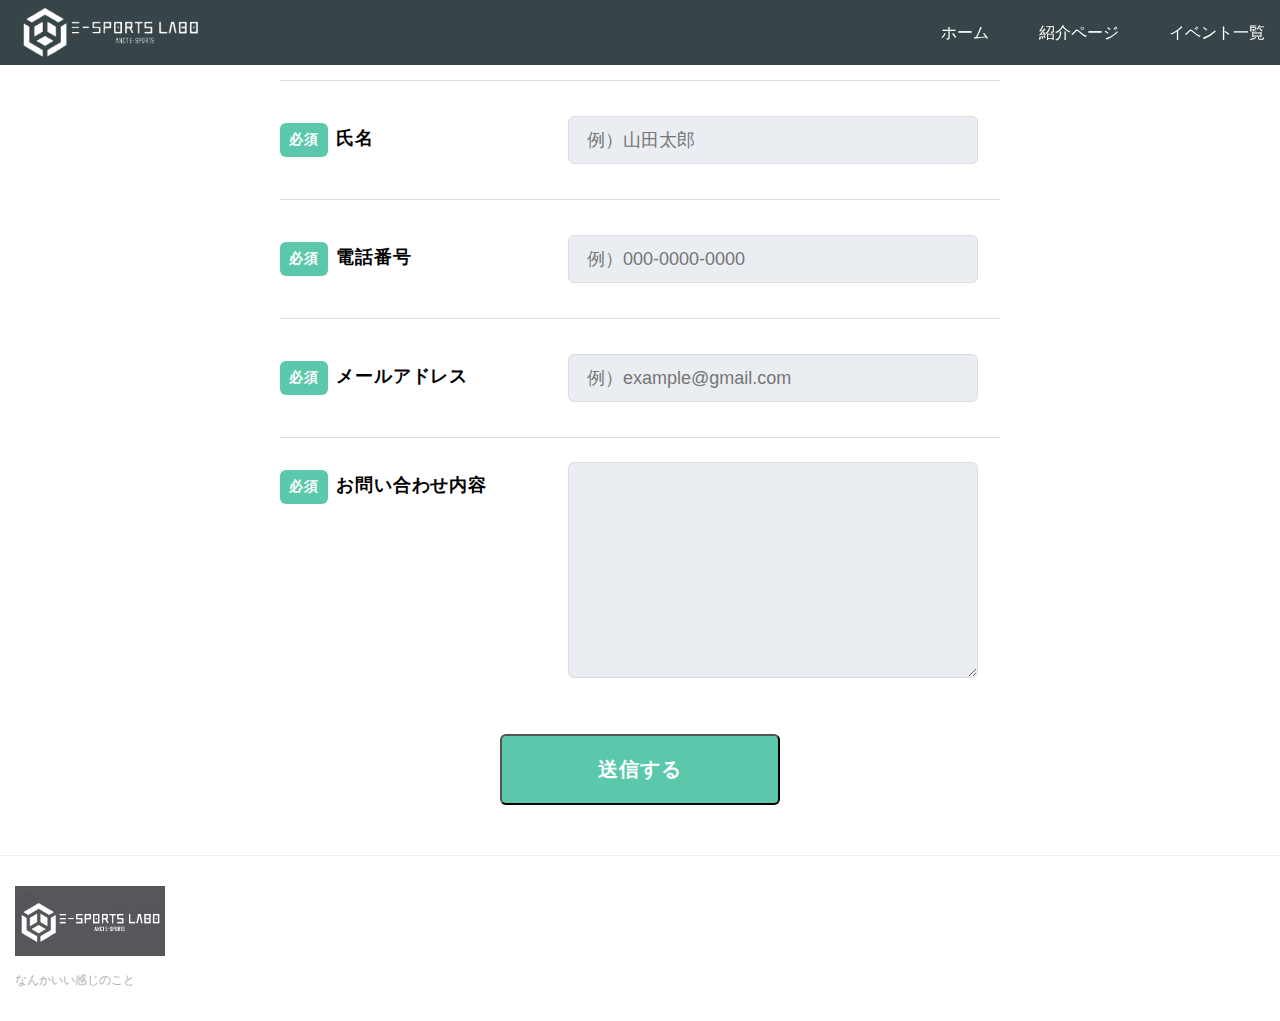
==== contact.html @ cd2c09cb "変更" ====
<!DOCTYPE html>
<html>
  <head>
    <meta charset="utf-8">
    <meta name="viewport" content="width=device-width, initial-scale=1.0">
    <title>ANCT E-Sports Labo</title>
<link rel="stylesheet" href="https://maxcdn.bootstrapcdn.com/font-awesome/4.5.0/css/font-awesome.min.css">
<link rel="stylesheet" href="stylesheet.css">
<link rel="stylesheet" href="responsive.css">
<link rel="contact" href="contact.html">
</head>
<body>
<header>
  <div class="container">
    <div class="header-left">
      <img class="Logo" src="Logo.PNG">
    </div>
    <!-- ここにスマートフォン用のメニューアイコンを追加してください -->
    <span class="fa fa-bars menu-icon"></span>
   


    <div class="header-right">
        <a href="index.html">ホーム</a>
      <a href="#">紹介ページ</a>
      <a href="#">イベント一覧</a>
    </div>
  </div>
</header>
<form>
<div class="Form">
    <div class="Form-Item">
      <p class="Form-Item-Label"><span class="Form-Item-Label-Required">必須</span>氏名</p>
      <input type="text" class="Form-Item-Input" placeholder="例）山田太郎">
    </div>
    <div class="Form-Item">
      <p class="Form-Item-Label"><span class="Form-Item-Label-Required">必須</span>電話番号</p>
      <input type="text" class="Form-Item-Input" placeholder="例）000-0000-0000">
    </div>
    <div class="Form-Item">
      <p class="Form-Item-Label"><span class="Form-Item-Label-Required">必須</span>メールアドレス</p>
      <input type="email" class="Form-Item-Input" placeholder="例）example@gmail.com" name="form"> 
    </div>
    <div class="Form-Item">
      <p class="Form-Item-Label isMsg"><span class="Form-Item-Label-Required">必須</span>お問い合わせ内容</p>
      <textarea class="Form-Item-Textarea"></textarea>
    </div>
    <input type="submit" class="Form-Btn" value="送信する">
    <input type="hidden" NAME="_to" VALUE="s213122@edu.asahikawa-nct.ac.jp">
  </div>
</form>
  <footer>
    <div class="container">
      <img class="logo" src="logo.jpg">
      <p>なんかいい感じのこと</p>
    </div>
  </footer>
</body>
</html>
---- stylesheet.css ----
* {
    box-sizing: border-box;
  }
  
  body {
    margin: 0;
    font-family: "Hiragino Kaku Gothic ProN", sans-serif;
  }
  
  a {
    text-decoration: none;
  }
  
  .clear {
    clear: left;
  }
  
  .container {
    max-width: 1920px;
    width: 100%;
    padding: 0 15px;
    margin: 0 auto;
  }
  
  .top-wrapper {
    padding: 180px 0 100px 0;
    background-image: url(https://prog-8.com/images/html/advanced/top.png);
    background-size: cover;
    color: white;
    text-align: center;
  }
  
  .top-wrapper h1 {
    opacity: 0.7;
    font-size: 45px;
    letter-spacing: 5px;
  }
  
  .top-wrapper p {
    opacity: 0.7;
  }
  
  .btn-wrapper {
    text-align: center;
    margin: 20px 0;
  }
  
  .btn-wrapper p {
    margin: 10px 0;
  }
  
  .signup {
    background-color: #239b76;
  }
  
  .instagram {
    background:linear-gradient(#4C64D3,#CF2E92,#F26939,#FFDD83);
    margin-right: 10px;
  }
  
  .x {
    background-color:black;
  }
  
  .btn {
    padding: 8px 24px;
    color: white;
    display: inline-block;
    opacity: 0.8;
    border-radius: 4px;
    text-align: center;
  }
  
  .btn:hover {
    opacity: 1;
  }
  
  .fa {
    margin-right: 5px;
  }
  
  header {
    height: 65px;
    width: 100%;
    background-color: rgba(34, 49, 52, 0.9);
    position :fixed;
    top: 0;
    z-index: 10;
  }
  
  .Logo {
    width: 190px;
    margin-top: -14px;
  }
  
  .header-left {
    float: left;
  }
  
  .header-right {
    float: right;
    margin-right: -25px;
  }
  
  .header-right a {
    line-height: 65px;
    padding: 0 25px;
    color: white;
    display: block;
    float: left;
    transition: all 0.5s;
  }
  
  .header-right a:hover {
    background-color: rgba(255, 255, 255, 0.3);
  }
  
  /* menu-iconのCSSを貼り付けてください */
  .menu-icon {
    color: white;
    float: right;
    font-size: 25px;
    padding: 21px 0;
    /* displayをnoneに指定してください */
    display:none;
  }
  
  
  .main-wrapper {
    padding-bottom: 80px;
    padding-left: 5%;
    padding-right: 5%;
    background-color: #f7f7f7;
    text-align: center;
  }
  
  .heading {
    padding-top: 80px;
    padding-bottom: 50px;
    color: #5f5d60;
  }
  
  .heading h2 {
    font-weight: normal;
  }
  
  .lesson {
    float: left;
    width: 25%;
  }
  
  .lesson-icon {
    position: relative;
  }
  
  .lesson-icon p {
    position: absolute;
    top: 44%;
    width: 100%;
    color: white;
  }
  
  .text-contents {
    width: 80%;
    display: inline-block;
    margin-top: 15px;
    font-size: 13px;
    color: #b3aeb5;
  }
  
  .heading h3 {
    font-weight: normal;
  }
  
  .message-wrapper {
    padding-bottom: 80px;
    text-align: center;
  }
  
  .message {
    padding: 15px 40px;
    background-color: #5dca88;
    box-shadow: 0 7px #1a7940;
  }
  
  .message:active {
    position: relative;
    top: 7px;
    box-shadow: none;
  }
  
  .logo{
    width: 150px;
    margin-top:0%;
  }
  
  footer p {
    color: #b3aeb5;
    font-size: 12px;
  }
  
  footer {
    border-top: 1px solid #eee;
    padding-top: 30px;
    padding-bottom: 20px;
  }


  .Form {
    margin-top: 80px;
    margin-left: auto;
    margin-right: auto;
    margin-bottom:50px;
    max-width: 720px;
  }
  @media screen and (max-width: 480px) {
    .Form {
      margin-top: 40px;
    }
  }
  .Form-Item {
    border-top: 1px solid #ddd;
    padding-top: 24px;
    padding-bottom: 24px;
    width: 100%;
    display: flex;
    align-items: center;
  }
  @media screen and (max-width: 480px) {
    .Form-Item {
      padding-left: 14px;
      padding-right: 14px;
      padding-top: 16px;
      padding-bottom: 16px;
      flex-wrap: wrap;
    }
  }
  .Form-Item:nth-child(5) {
    border-bottom: 1px solid #ddd;
  }
  .Form-Item-Label {
    width: 100%;
    max-width: 248px;
    letter-spacing: 0.05em;
    font-weight: bold;
    font-size: 18px;
  }
  @media screen and (max-width: 480px) {
    .Form-Item-Label {
      max-width: inherit;
      display: flex;
      align-items: center;
      font-size: 15px;
    }
  }
  .Form-Item-Label.isMsg {
    margin-top: 8px;
    margin-bottom: auto;
  }
  @media screen and (max-width: 480px) {
    .Form-Item-Label.isMsg {
      margin-top: 0;
    }
  }
  .Form-Item-Label-Required {
    border-radius: 6px;
    margin-right: 8px;
    padding-top: 8px;
    padding-bottom: 8px;
    width: 48px;
    display: inline-block;
    text-align: center;
    background: #5bc8ac;
    color: #fff;
    font-size: 14px;
  }
  @media screen and (max-width: 480px) {
    .Form-Item-Label-Required {
      border-radius: 4px;
      padding-top: 4px;
      padding-bottom: 4px;
      width: 32px;
      font-size: 10px;
    }
  }
  .Form-Item-Input {
    border: 1px solid #ddd;
    border-radius: 6px;
    margin-left: 40px;
    padding-left: 1em;
    padding-right: 1em;
    height: 48px;
    flex: 1;
    width: 100%;
    max-width: 410px;
    background: #eaedf2;
    font-size: 18px;
  }
  @media screen and (max-width: 480px) {
    .Form-Item-Input {
      margin-left: 0;
      margin-top: 18px;
      height: 40px;
      flex: inherit;
      font-size: 15px;
    }
  }
  .Form-Item-Textarea {
    border: 1px solid #ddd;
    border-radius: 6px;
    margin-left: 40px;
    padding-left: 1em;
    padding-right: 1em;
    height: 216px;
    flex: 1;
    width: 100%;
    max-width: 410px;
    background: #eaedf2;
    font-size: 18px;
  }
  @media screen and (max-width: 480px) {
    .Form-Item-Textarea {
      margin-top: 18px;
      margin-left: 0;
      height: 200px;
      flex: inherit;
      font-size: 15px;
    }
  }
  .Form-Btn {
    border-radius: 6px;
    margin-top: 32px;
    margin-left: auto;
    margin-right: auto;
    padding-top: 20px;
    padding-bottom: 20px;
    width: 280px;
    display: block;
    letter-spacing: 0.05em;
    background: #5bc8ac;
    color: #fff;
    font-weight: bold;
    font-size: 20px;
  }
  @media screen and (max-width: 480px) {
    .Form-Btn {
      margin-top: 24px;
      padding-top: 8px;
      padding-bottom: 8px;
      width: 160px;
      font-size: 16px;
    }
  }
---- responsive.css ----
/* タブレット向けレイアウト */
@media all and (max-width: 1000px) {
    .lesson {
      width: 50%;
      margin-bottom: 50px;
    }
  
    footer {
      text-align: center;
    }
  
    .top-wrapper h1 {
      font-size: 32px;
    }
  
    .heading h2 {
      font-size: 20px;
    }
  }
  
  /* スマホ向けレイアウト */
  @media all and (max-width: 670px) {
    .lesson {
      width: 100%;
    }
  
    .btn {
      width: 100%;
    }
  
    .facebook {
      margin-bottom: 10px;
    }
    
    .top-wrapper {
      text-align: left;
    }
  
    /* header-rightクラスのdisplayをnoneに指定してください */
    .header-right{
      display:none;
    }
    
    /* menu-iconクラスのdisplayをblockに指定してください  */
    .menu-icon{
      display:block;
    }
    
    .top-wrapper h1 {
      font-size: 24px;
    }
  
    .top-wrapper p {
      font-size: 14px;
    }
  }
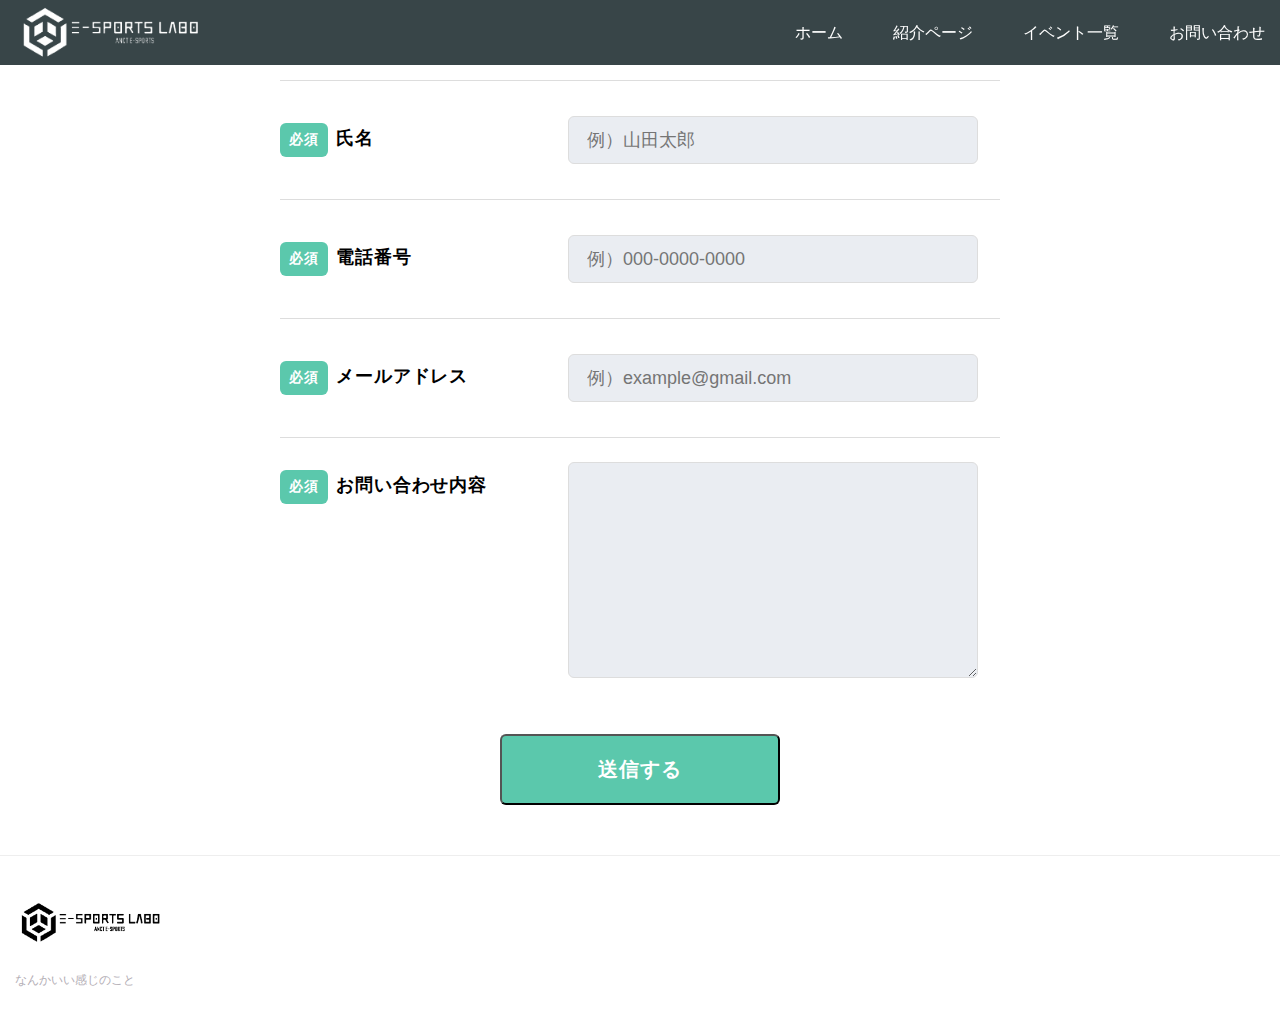
==== commit 3aed283a: "変更" ====
--- a/contact.html
+++ b/contact.html
@@ -21,9 +21,10 @@
 
 
     <div class="header-right">
-        <a href="index.html">ホーム</a>
-      <a href="#">紹介ページ</a>
-      <a href="#">イベント一覧</a>
+      <a href="index.html">ホーム</a>
+      <a href="introduction.html">紹介ページ</a>
+      <a href="event.html">イベント一覧</a>
+      <a href="contact.html">お問い合わせ</a>
     </div>
   </div>
 </header>
@@ -39,21 +40,20 @@
     </div>
     <div class="Form-Item">
       <p class="Form-Item-Label"><span class="Form-Item-Label-Required">必須</span>メールアドレス</p>
-      <input type="email" class="Form-Item-Input" placeholder="例）example@gmail.com" name="form"> 
+      <input type="email" class="Form-Item-Input" placeholder="例）example@gmail.com"> 
     </div>
     <div class="Form-Item">
       <p class="Form-Item-Label isMsg"><span class="Form-Item-Label-Required">必須</span>お問い合わせ内容</p>
       <textarea class="Form-Item-Textarea"></textarea>
     </div>
     <input type="submit" class="Form-Btn" value="送信する">
-    <input type="hidden" NAME="_to" VALUE="s213122@edu.asahikawa-nct.ac.jp">
   </div>
 </form>
-  <footer>
-    <div class="container">
-      <img class="logo" src="logo.jpg">
-      <p>なんかいい感じのこと</p>
-    </div>
-  </footer>
+<footer>
+  <div class="container">
+    <img class="logo" src="logoB.PNG">
+    <p>なんかいい感じのこと</p>
+  </div>
+</footer>
 </body>
 </html>--- a/stylesheet.css
+++ b/stylesheet.css
@@ -14,7 +14,7 @@
   .clear {
     clear: left;
   }
-  
+
   .container {
     max-width: 1920px;
     width: 100%;
@@ -23,9 +23,9 @@
   }
   
   .top-wrapper {
-    padding: 180px 0 100px 0;
-    background-image: url(https://prog-8.com/images/html/advanced/top.png);
-    background-size: cover;
+    padding: 250px 0 250px 0;
+    background-image: url(background.jpg);
+    background-size:cover;
     color: white;
     text-align: center;
   }
@@ -350,4 +350,12 @@
       width: 160px;
       font-size: 16px;
     }
+  }
+
+  .introduction h1{
+    padding-top:70px;
+  }
+
+  .event h1{
+    padding-top:70px;
   }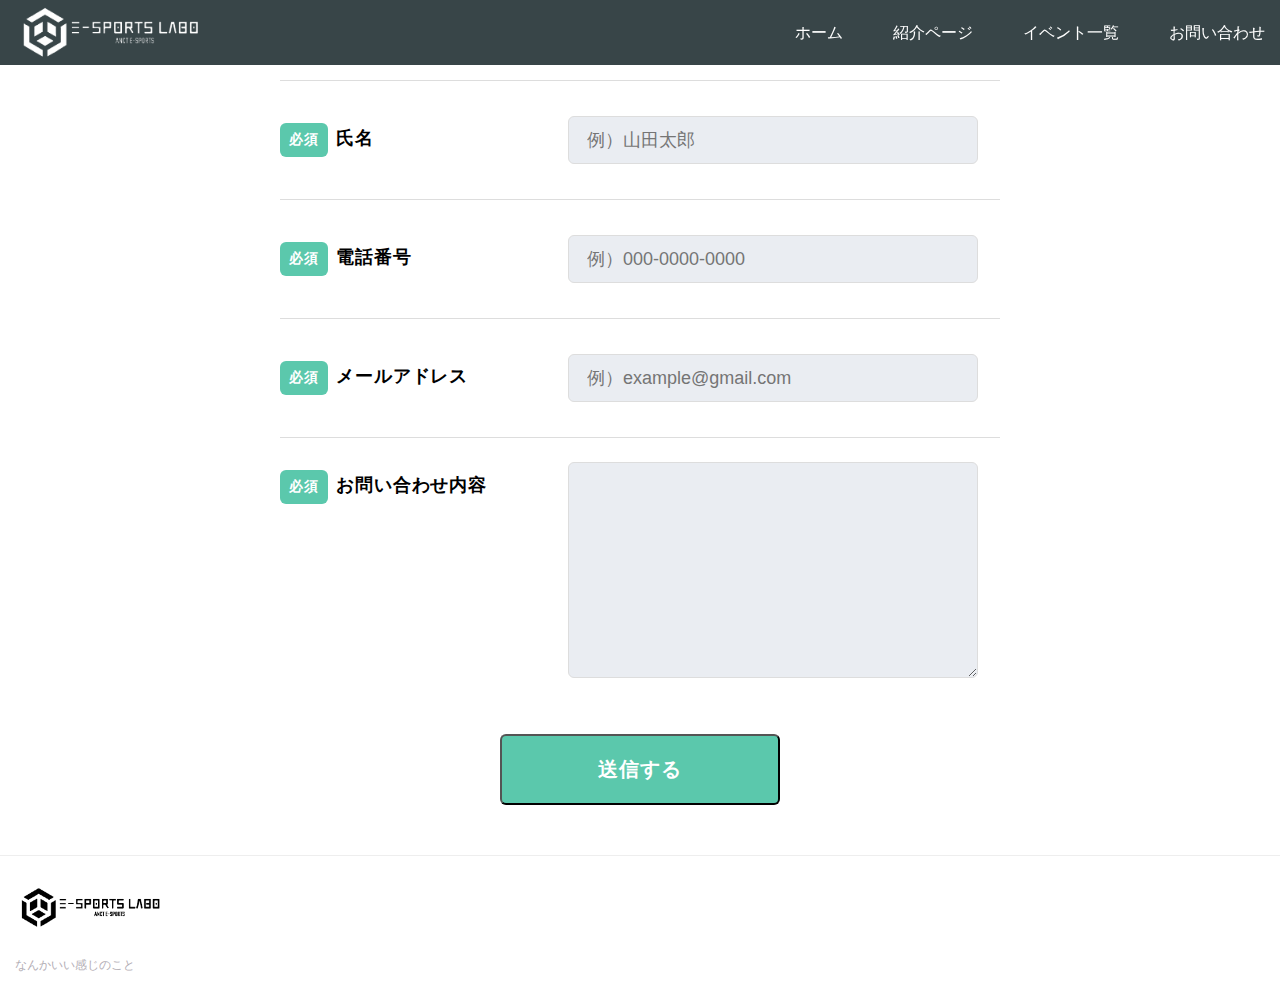
==== commit 97c34454: "hennkou" ====
--- a/contact.html
+++ b/contact.html
@@ -16,7 +16,28 @@
       <img class="Logo" src="Logo.PNG">
     </div>
     <!-- ここにスマートフォン用のメニューアイコンを追加してください -->
-    <span class="fa fa-bars menu-icon"></span>
+    <div class="hamburger-menu">
+      <input type="checkbox" id="menu-btn-check">
+      <label for="menu-btn-check" class="menu-btn"><span></span></label>
+       <!--ここからメニュー-->
+<div class="menu-content">
+  <ul>
+      <li>
+          <a href="index.html">ホーム</a>
+      </li>
+      <li>
+          <a href="introduction.html">紹介ページ</a>
+      </li>
+      <li>
+          <a href="event.html">イベント一覧</a>
+      </li>
+      <li>
+          <a href="contact.html">お問い合わせ</a>
+      </li>
+  </ul>
+</div>
+<!--ここまでメニュー-->
+  </div>
    
 
 
@@ -28,7 +49,7 @@
     </div>
   </div>
 </header>
-<form>
+<form action="send_mail.php" methot="post">
 <div class="Form">
     <div class="Form-Item">
       <p class="Form-Item-Label"><span class="Form-Item-Label-Required">必須</span>氏名</p>
@@ -44,7 +65,7 @@
     </div>
     <div class="Form-Item">
       <p class="Form-Item-Label isMsg"><span class="Form-Item-Label-Required">必須</span>お問い合わせ内容</p>
-      <textarea class="Form-Item-Textarea"></textarea>
+      <textarea id="message" class="Form-Item-Textarea"></textarea>
     </div>
     <input type="submit" class="Form-Btn" value="送信する">
   </div>
--- a/stylesheet.css
+++ b/stylesheet.css
@@ -86,6 +86,10 @@
     position :fixed;
     top: 0;
     z-index: 10;
+  }
+
+  .hamburger-menu{
+    display:none;
   }
   
   .Logo {
@@ -116,20 +120,16 @@
   }
   
   /* menu-iconのCSSを貼り付けてください */
-  .menu-icon {
-    color: white;
-    float: right;
-    font-size: 25px;
-    padding: 21px 0;
-    /* displayをnoneに指定してください */
-    display:none;
-  }
-  
+  .menu-btn{
+    display: none;
+  }
+
+  #menu-btn-check{
+    display: none;
+  }
   
   .main-wrapper {
     padding-bottom: 80px;
-    padding-left: 5%;
-    padding-right: 5%;
     background-color: #f7f7f7;
     text-align: center;
   }
@@ -141,7 +141,15 @@
   }
   
   .heading h2 {
+    margin:0 auto;
     font-weight: normal;
+  }
+
+  .slideshow-container{
+    display:flex;
+    justify-content:center;
+    align-items:center;
+    width:100%;
   }
   
   .lesson {
@@ -201,8 +209,8 @@
   
   footer {
     border-top: 1px solid #eee;
-    padding-top: 30px;
-    padding-bottom: 20px;
+    padding-top: 15px;
+    padding-bottom: 10px;
   }
 
 
@@ -358,4 +366,4 @@
 
   .event h1{
     padding-top:70px;
-  }+  }
